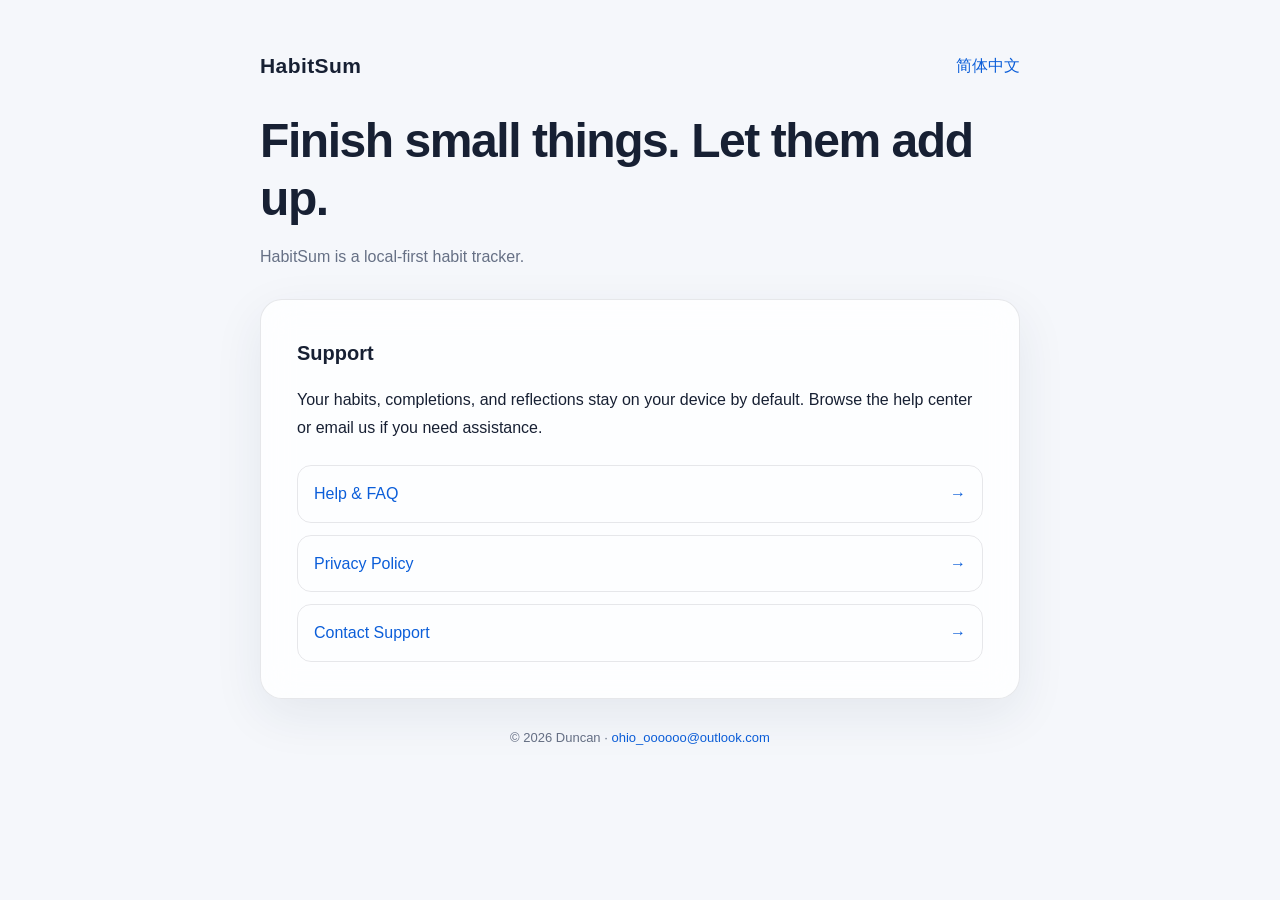
==== en/index.html @ d36d3bee "Add files via upload Publish HabitSum support and privacy pages" ====
<!doctype html><html lang="en"><head><meta charset="utf-8"><meta name="viewport" content="width=device-width,initial-scale=1"><title>HabitSum · Support</title><link rel="stylesheet" href="../styles.css"></head><body><main><nav><div class="brand">HabitSum</div><a class="language" href="../">简体中文</a></nav><section class="hero"><h1>Finish small things. Let them add up.</h1><p class="subtitle">HabitSum is a local-first habit tracker.</p></section><section class="card"><h2>Support</h2><p>Your habits, completions, and reflections stay on your device by default. Browse the help center or email us if you need assistance.</p><div class="links"><a href="support/">Help & FAQ <span>→</span></a><a href="privacy/">Privacy Policy <span>→</span></a><a href="mailto:ohio_oooooo@outlook.com">Contact Support <span>→</span></a></div></section><footer>© 2026 Duncan · <a href="mailto:ohio_oooooo@outlook.com">ohio_oooooo@outlook.com</a></footer></main></body></html>
---- styles.css ----
:root {
  color-scheme: light dark;
  --bg: #f5f7fb;
  --card: rgba(255, 255, 255, 0.82);
  --text: #172033;
  --muted: #667085;
  --line: rgba(23, 32, 51, 0.1);
  /* 浅色下用更深的蓝：#1475ff 对 #f5f7fb 只有 3.9:1，正文字号达不到 WCAG AA */
  --blue: #0b5ed9;
}
@media (prefers-color-scheme: dark) {
  :root { --bg:#0c1018; --card:rgba(25,31,43,.86); --text:#f5f7fb; --muted:#a9b1c2; --line:rgba(255,255,255,.1); --blue:#4d9bff; }
}
* { box-sizing: border-box; }
body { margin:0; font-family:-apple-system,BlinkMacSystemFont,"SF Pro Text","PingFang SC",sans-serif; background:var(--bg); color:var(--text); line-height:1.72; }
main { width:min(760px, calc(100% - 32px)); margin:48px auto 72px; }
nav { display:flex; justify-content:space-between; align-items:center; margin-bottom:28px; }
.brand { font-size:21px; font-weight:750; letter-spacing:.02em; }
.language, a { color:var(--blue); text-decoration:none; }
.hero { margin:28px 0; }
h1 { margin:0 0 8px; font-size:clamp(32px,8vw,48px); line-height:1.2; letter-spacing:-.03em; }
.subtitle, .updated { color:var(--muted); }
.card { background:var(--card); border:1px solid var(--line); border-radius:22px; padding:clamp(22px,5vw,36px); box-shadow:0 16px 50px rgba(29,46,79,.08); backdrop-filter:blur(18px); }
h2 { margin:32px 0 8px; font-size:20px; }
h2:first-child { margin-top:0; }
ul { padding-left:1.25em; }
.links { display:grid; gap:12px; margin-top:24px; }
.links a { display:flex; justify-content:space-between; padding:14px 16px; border:1px solid var(--line); border-radius:14px; }
footer { color:var(--muted); font-size:13px; text-align:center; margin-top:28px; }
code { font-family:ui-monospace,SFMono-Regular,Menlo,monospace; font-size:.92em; }
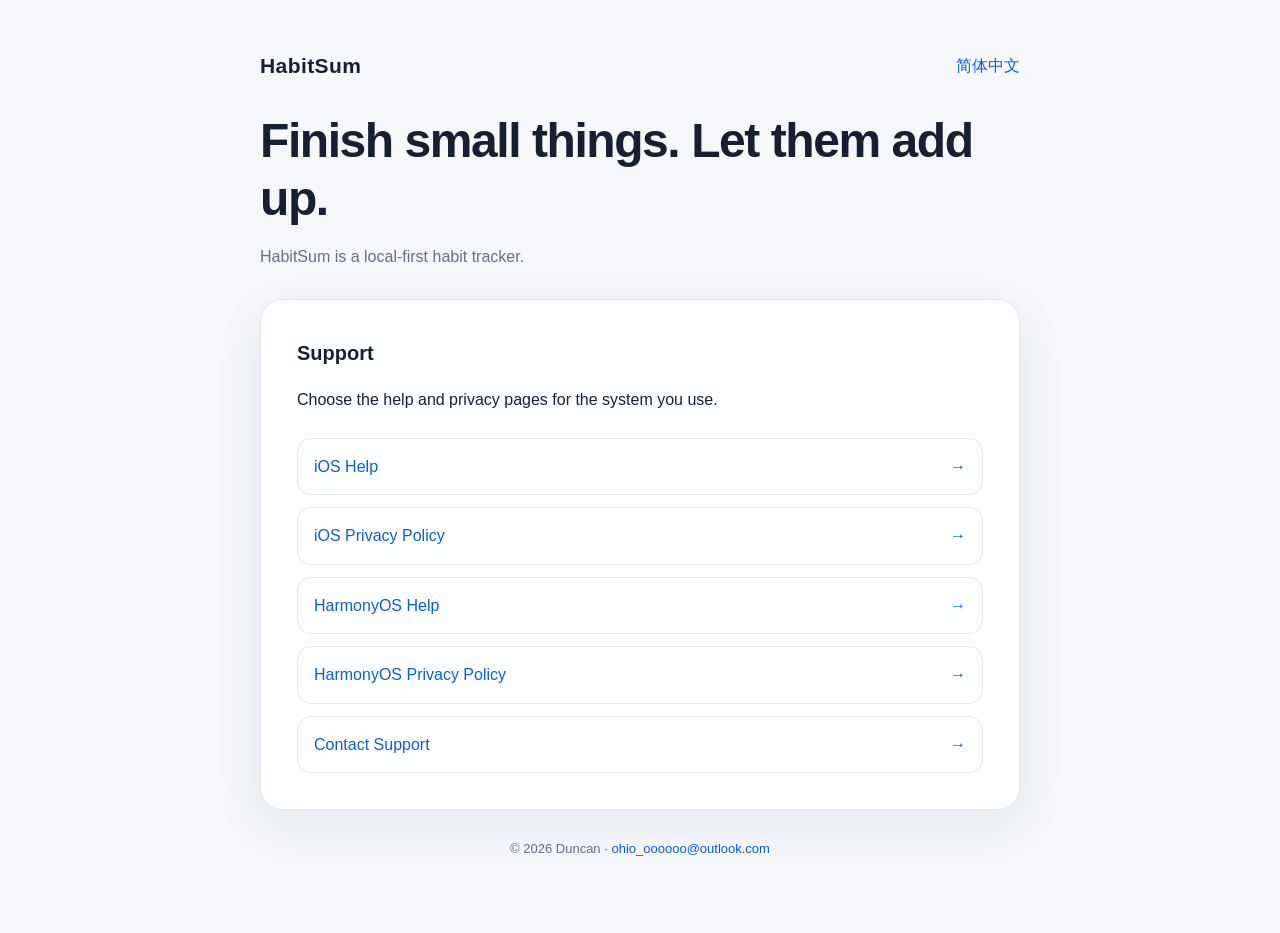
==== commit 11092d3a: "Add HarmonyOS support and privacy draft pages" ====
--- a/en/index.html
+++ b/en/index.html
@@ -1 +1 @@
-<!doctype html><html lang="en"><head><meta charset="utf-8"><meta name="viewport" content="width=device-width,initial-scale=1"><title>HabitSum · Support</title><link rel="stylesheet" href="../styles.css"></head><body><main><nav><div class="brand">HabitSum</div><a class="language" href="../">简体中文</a></nav><section class="hero"><h1>Finish small things. Let them add up.</h1><p class="subtitle">HabitSum is a local-first habit tracker.</p></section><section class="card"><h2>Support</h2><p>Your habits, completions, and reflections stay on your device by default. Browse the help center or email us if you need assistance.</p><div class="links"><a href="support/">Help & FAQ <span>→</span></a><a href="privacy/">Privacy Policy <span>→</span></a><a href="mailto:ohio_oooooo@outlook.com">Contact Support <span>→</span></a></div></section><footer>© 2026 Duncan · <a href="mailto:ohio_oooooo@outlook.com">ohio_oooooo@outlook.com</a></footer></main></body></html>
+<!doctype html><html lang="en"><head><meta charset="utf-8"><meta name="viewport" content="width=device-width,initial-scale=1"><title>HabitSum · Support</title><link rel="stylesheet" href="../styles.css"></head><body><main><nav><div class="brand">HabitSum</div><a class="language" href="../">简体中文</a></nav><section class="hero"><h1>Finish small things. Let them add up.</h1><p class="subtitle">HabitSum is a local-first habit tracker.</p></section><section class="card"><h2>Support</h2><p>Choose the help and privacy pages for the system you use.</p><div class="links"><a href="support/">iOS Help <span>→</span></a><a href="privacy/">iOS Privacy Policy <span>→</span></a><a href="harmonyos/support/">HarmonyOS Help <span>→</span></a><a href="harmonyos/privacy/">HarmonyOS Privacy Policy <span>→</span></a><a href="mailto:ohio_oooooo@outlook.com">Contact Support <span>→</span></a></div></section><footer>© 2026 Duncan · <a href="mailto:ohio_oooooo@outlook.com">ohio_oooooo@outlook.com</a></footer></main></body></html>
